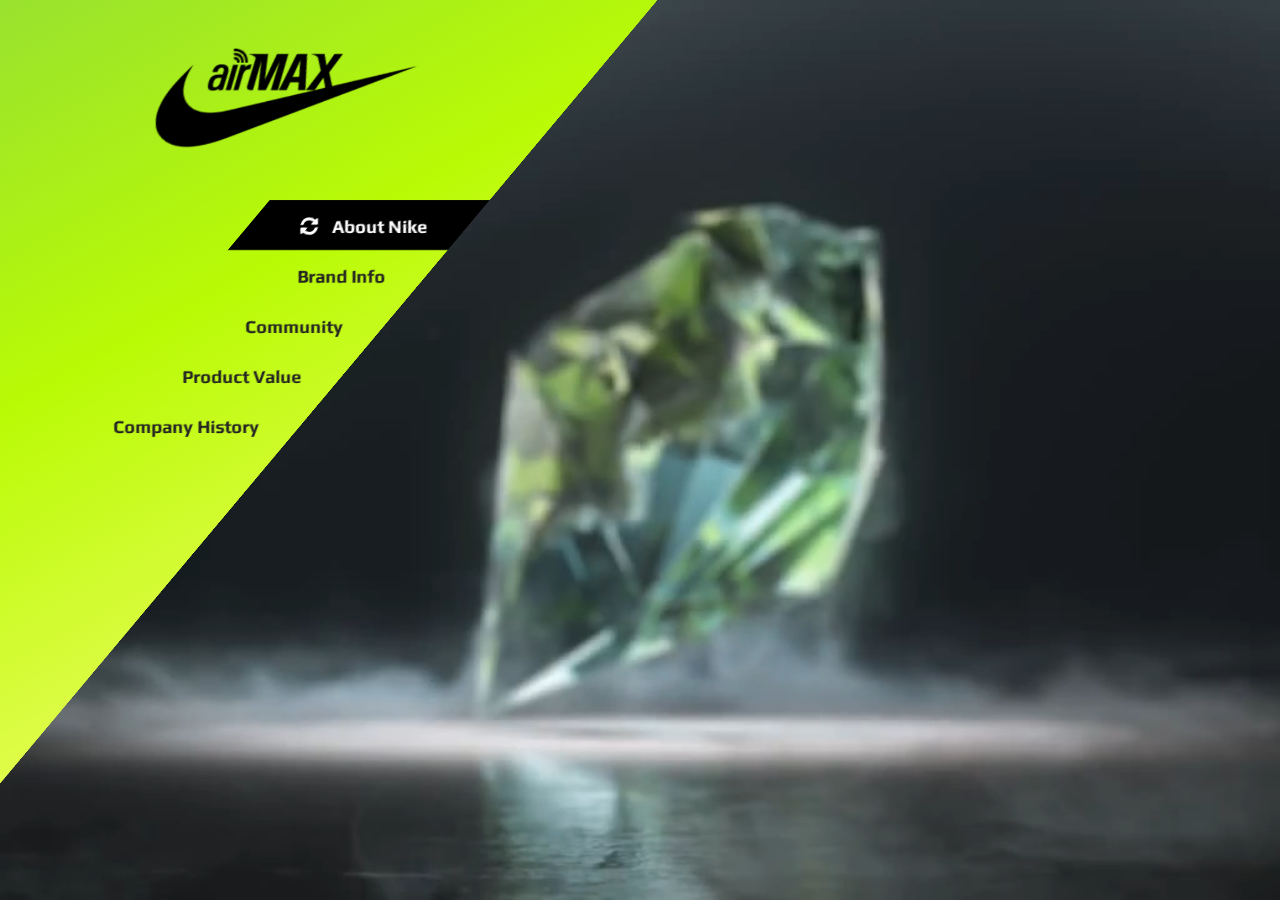
==== index.html @ 37cb8455 "Initial commit" ====
﻿<!DOCTYPE html >
<html lang="ko">
<head>
	<meta charset="UTF-8">
	<meta name="viewport" content="width=device-width, initial-scale=1.0">
	<meta http-equiv="X-UA-Compatible" content="IE=Edge" />	
	<title> NIKE </title>
	<link rel="stylesheet" href="https://use.fontawesome.com/releases/v5.7.0/css/all.css">
	<link rel="stylesheet" href="css/style.css" />	
	<script src="js/prefixfree.min.js"></script>
</head>
<body>

	<figure class="vid">
		<video muted autoplay loop src="img/nike.mp4"></video>
	</figure>

	<header class="header">
		<h1><a href="#"><img src="img/logo2.png" alt=""></a></h1>
		<nav class="nav">
			<ul class="depth1">
				<li><a href="#"><span><i class="fas fa-sync-alt fa-spin"></i> About Nike</span></a>
					<ul class="depth2">
						<li><a href="#"><span>English</span></a></li>
					</ul>
				</li>
				<li><a href="#"><span>Brand Info</span></a>
					<ul class="depth2">
						<li><a href="#"><span>Sub</span></a></li>
						<li><a href="#"><span>Sub</span></a></li>
						<li><a href="#"><span>Sub</span></a></li>
						<li><a href="#"><span>Sub</span></a></li>
					</ul>
				</li>
				<li><a href="#"><span>Community</span></a>
					<ul class="depth2">
						<li><a href="#"><span>Sub</span></a></li>
						<li><a href="#"><span>Sub</span></a></li>
						<li><a href="#"><span>Sub</span></a></li>
					</ul>
				</li>
				<li><a href="#"><span>Product Value</span></a>
					<ul class="depth2">
						<li><a href="#"><span>Sub</span></a></li>
						<li><a href="#"><span>Sub</span></a></li>
					</ul>
				</li>
				<li><a href="#"><span>Company History</span></a>
					<ul class="depth2">
						<li><a href="#"><span>Sub</span></a></li>
					</ul>
				</li>
			</ul>
		</nav>
	</header>

</body>
</html>
---- css/style.css ----
@charset "utf-8";
@import url('https://fonts.googleapis.com/css2?family=Monoton&family=Play:wght@400;700&display=swap');


/*    Reset CSS  */
* { margin:0;  padding:0; }
ol,ul { list-style: none; }
a { text-decoration:none; color:inherit }
img { border:0; vertical-align:middle }

body, html { width:100%; height:100%; position:fixed; background:#111 }
.vid { width:100%; height:100%; position:fixed; 
    top:0; left:0; }
.vid video { min-width:100%; min-height:100%;
    position:absolute; top:50%; left:50%;
    transform:translate(-50%, -50%) }

.header { width:700px; height:100%; 
    position:fixed; left:-420px; 
    background:linear-gradient(-45deg, #e6fc55, #b9fb05, #97e031);
    transform:skew(-40deg) }    
h1 { position:absolute; top:40px; right:150px;
    transform:skew(40deg) }
h1 img { width:280px }    
.nav { position:absolute; top:200px; right:0;
    width:220px; }
.nav .depth1 > li { height:50px; line-height:50px; font:bold 18px/3 'play'; color:#222;text-align:right; position:relative; transition:all 0.3s }
.nav .depth1 > li:hover { 
    color:#fff; background:#000;}
.nav .depth1 > li:first-child { background:#000; color:#fff }  
.nav .depth1 > li > a { display:block; padding-right:40px  }    
.nav .depth1 > li > a > span { 
    transform:skew(40deg); display:inline-block  }  
.nav .depth1 > li > a > span > i { 
    margin-right:10px }
.nav .depth2 { position:absolute;
    top:0; left:0%; width:80%; color:#fff; text-align:center; opacity:0; transition:all 0.5s }
.nav .depth1 > li:first-child .depth2 {left:95%;}    
.nav .depth1 > li:hover .depth2 { 
    opacity:0.8; left:95%;  }    
.nav .depth2 > li { background:#222;
    border-bottom:1px solid #b9fb05;
    margin-bottom:3px; 
    font:bold 16px/2.5 'arial'; }
.nav .depth2 > li:hover { background:#b9fb05; color:#222 } 
.nav .depth1 > li:first-child .depth2 > li:hover {background: #222; color: #fff;}
.nav .depth2 > li > a { display:block }
.nav .depth2 > li > a > span { transform:skew(40deg); display:inline-block }
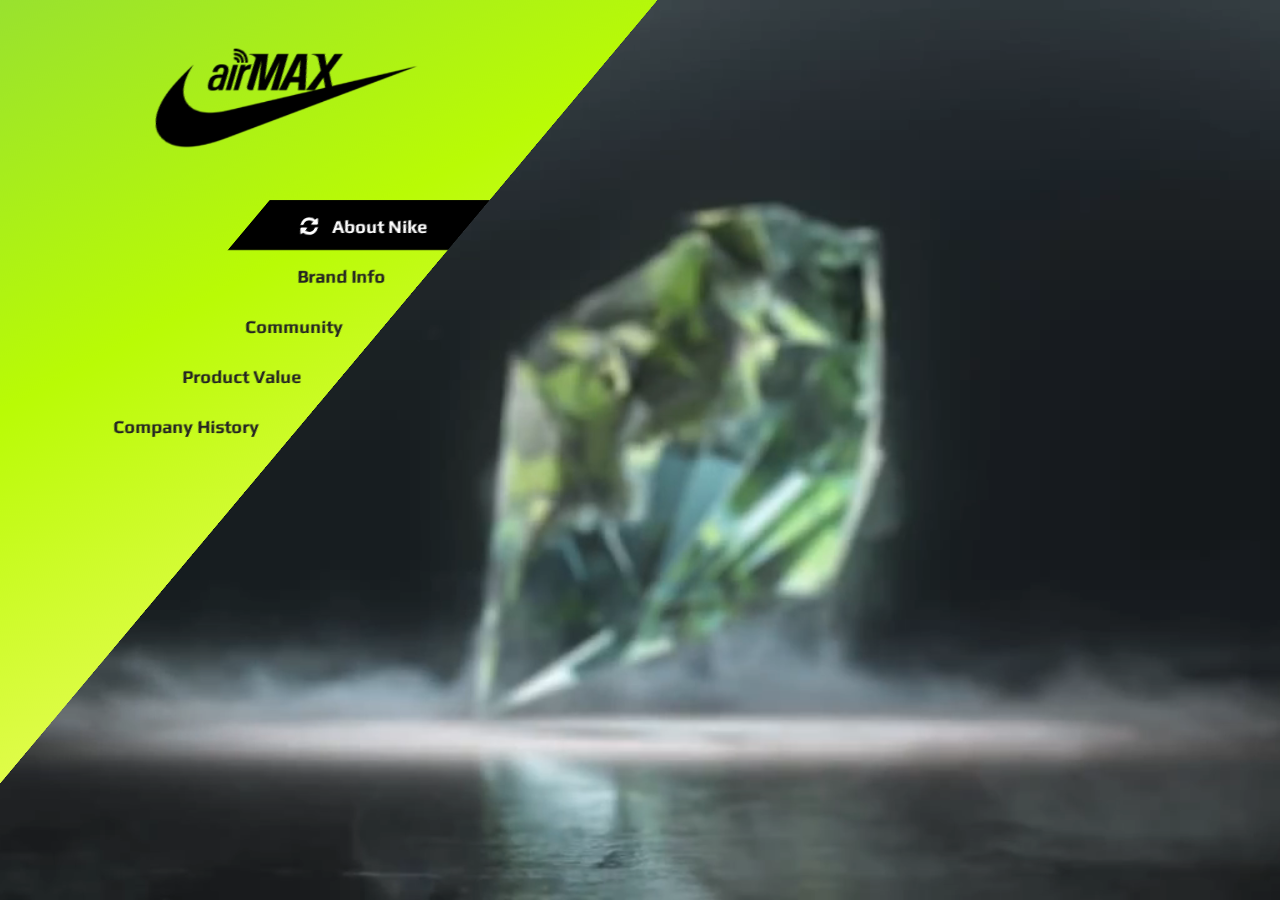
==== commit 82acd7a0: "title 수정" ====
--- a/index.html
+++ b/index.html
@@ -4,7 +4,7 @@
 	<meta charset="UTF-8">
 	<meta name="viewport" content="width=device-width, initial-scale=1.0">
 	<meta http-equiv="X-UA-Compatible" content="IE=Edge" />	
-	<title> NIKE </title>
+	<title> NIKE 0720 </title>
 	<link rel="stylesheet" href="https://use.fontawesome.com/releases/v5.7.0/css/all.css">
 	<link rel="stylesheet" href="css/style.css" />	
 	<script src="js/prefixfree.min.js"></script>
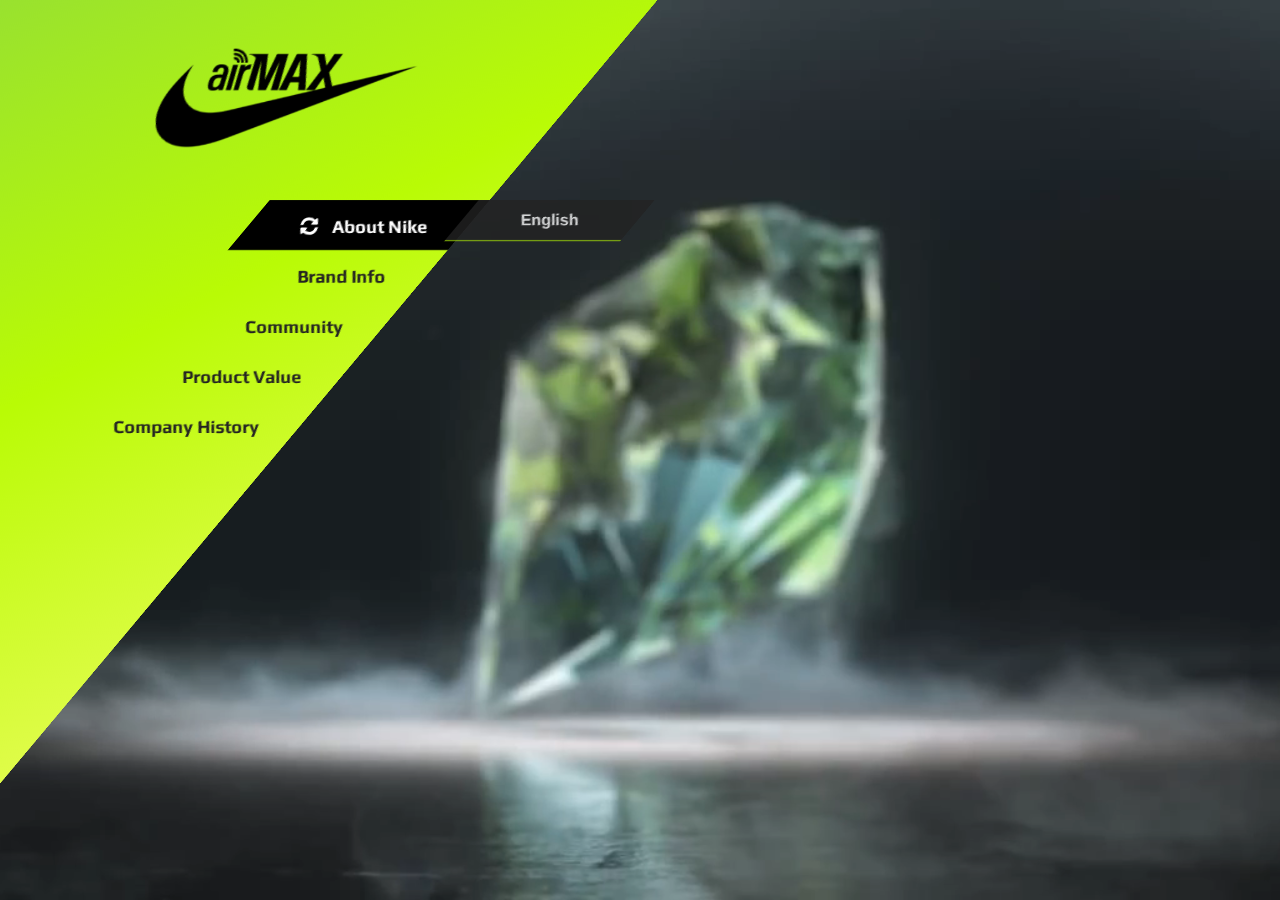
==== commit a11ce1c0: "title수정" ====
--- a/index.html
+++ b/index.html
@@ -4,7 +4,7 @@
 	<meta charset="UTF-8">
 	<meta name="viewport" content="width=device-width, initial-scale=1.0">
 	<meta http-equiv="X-UA-Compatible" content="IE=Edge" />	
-	<title> NIKE 0720 </title>
+	<title> NIKE </title>
 	<link rel="stylesheet" href="https://use.fontawesome.com/releases/v5.7.0/css/all.css">
 	<link rel="stylesheet" href="css/style.css" />	
 	<script src="js/prefixfree.min.js"></script>
--- a/css/style.css
+++ b/css/style.css
@@ -35,7 +35,7 @@
     margin-right:10px }
 .nav .depth2 { position:absolute;
     top:0; left:0%; width:80%; color:#fff; text-align:center; opacity:0; transition:all 0.5s }
-.nav .depth1 > li:first-child .depth2 {left:95%;}    
+.nav .depth1 > li:first-child .depth2 {left:95%; opacity: 0.8;}    
 .nav .depth1 > li:hover .depth2 { 
     opacity:0.8; left:95%;  }    
 .nav .depth2 > li { background:#222;
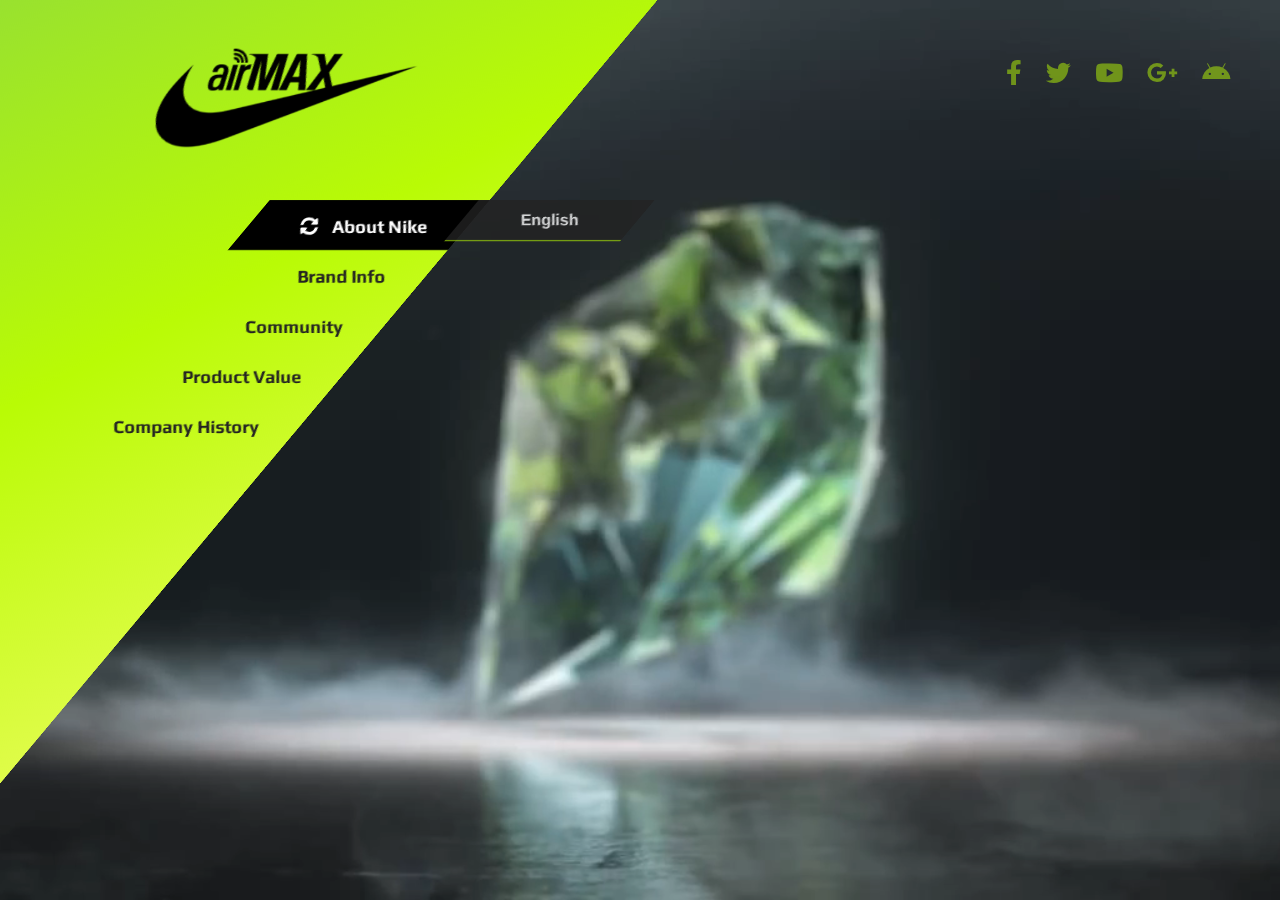
==== commit 6008226c: "sns추가" ====
--- a/index.html
+++ b/index.html
@@ -5,7 +5,8 @@
 	<meta name="viewport" content="width=device-width, initial-scale=1.0">
 	<meta http-equiv="X-UA-Compatible" content="IE=Edge" />	
 	<title> NIKE </title>
-	<link rel="stylesheet" href="https://use.fontawesome.com/releases/v5.7.0/css/all.css">
+	<link rel="stylesheet" href="https://use.fontawesome.com/releases/v5.7.0/css/all.css
+	">
 	<link rel="stylesheet" href="css/style.css" />	
 	<script src="js/prefixfree.min.js"></script>
 </head>
@@ -54,6 +55,29 @@
 		</nav>
 	</header>
 
+	<ul class="sns">
+		<li><a href="#">
+			<i class="fab fa-facebook-f"></i>
+			<span class="blind">페이스북</span>
+		</a></li>
+		<li><a href="#">
+			<i class="fab fa-twitter"></i>
+			<span class="blind">트위터</span>
+		</a></li>
+		<li><a href="#">
+			<i class="fab fa-youtube"></i>
+			<span class="blind">유튜브</span>
+		</a></li>
+		<li><a href="#">
+			<i class="fab fa-google-plus-g"></i>
+			<span class="blind">구글플러스</span>
+		</a></li>
+		<li><a href="#">
+			<i class="fab fa-android"></i>
+			<span class="blind">안드로이드</span>
+		</a></li>
+	</ul>
+
 </body>
 </html>
 
--- a/css/style.css
+++ b/css/style.css
@@ -7,6 +7,7 @@
 ol,ul { list-style: none; }
 a { text-decoration:none; color:inherit }
 img { border:0; vertical-align:middle }
+.blind {width: 0; height: 0; position: absolute; text-indent: -9999px; font-size: 0; overflow: hidden;}
 
 body, html { width:100%; height:100%; position:fixed; background:#111 }
 .vid { width:100%; height:100%; position:fixed; 
@@ -47,14 +48,6 @@
 .nav .depth2 > li > a { display:block }
 .nav .depth2 > li > a > span { transform:skew(40deg); display:inline-block }
 
-
-
-
-
-
-
-
-
-
-
-
+.sns {position: fixed; top: 60px; right: 50px;}
+.sns li {display: inline-block; margin-left: 20px; font-size: 25px; color: #b9fb05; opacity: 0.5; transition: all 0.5s;}
+.sns li:hover {transform: scale(1.4); opacity: 1;}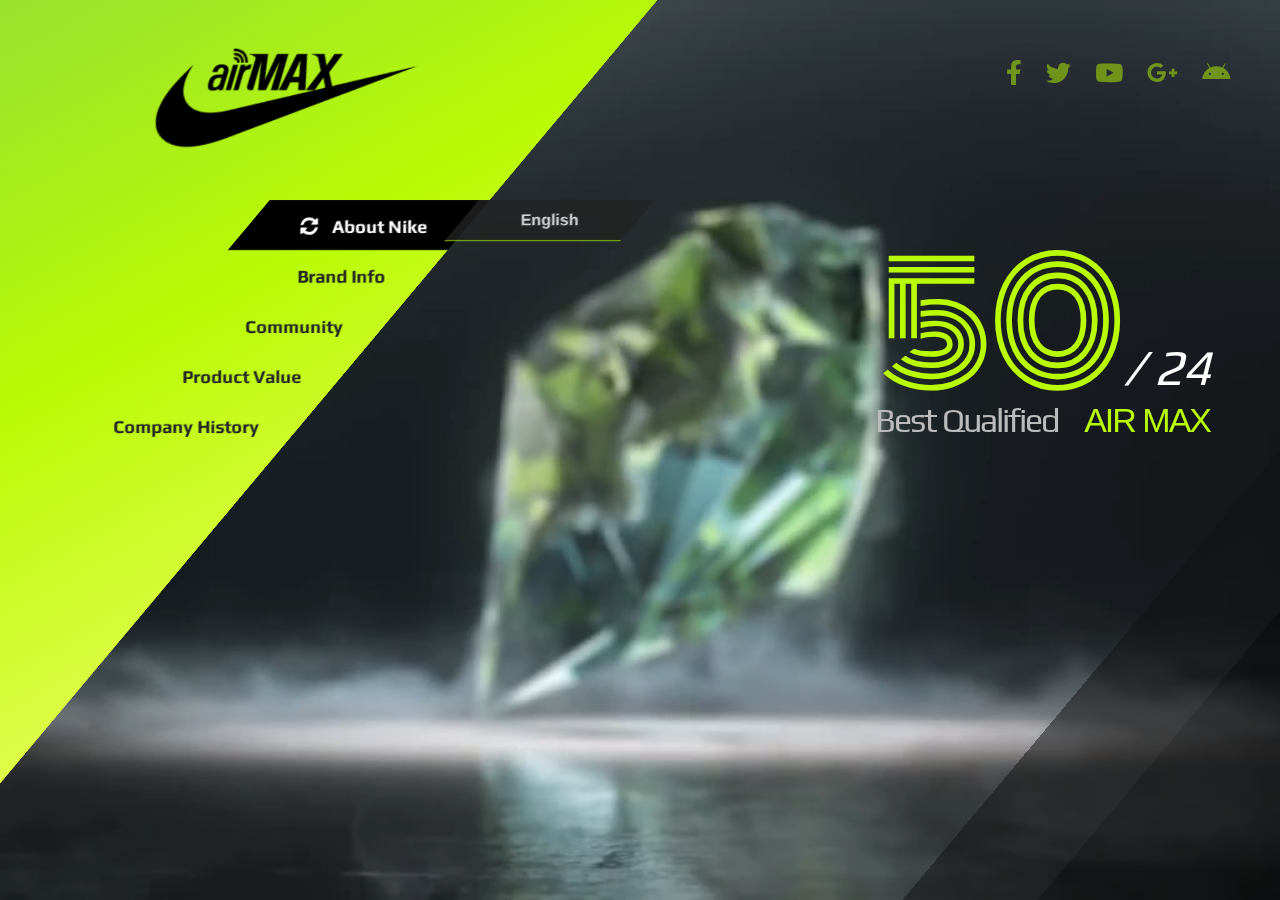
==== commit c2692fc7: "이미지박스완료" ====
--- a/index.html
+++ b/index.html
@@ -78,6 +78,25 @@
 		</a></li>
 	</ul>
 
+	<section class="txtBox">
+		<p class="tit">50<em>/ 24</em></p>
+		<p class="txt">Best Qualified <strong>AIR MAX</strong></p>
+	</section>
+
+	<section class="side">
+		<div class="con">
+			<p><em>Event &amp; Community</em><a href="#"><img src="img/pic1.png" alt=""></a></p>
+			<p><em>News &amp; Notice</em><a href="#"><img src="img/pic2.png" alt=""></a></p>
+			<p><em>Product Review</em><a href="#"><img src="img/pic3.png" alt=""></a></p>
+		</div>
+		<div class="btnContents">
+			<i class="fas fa-angle-double-left"></i>
+			<i class="fas fa-angle-double-left"></i>
+			<i class="fas fa-angle-double-left"></i>
+		</div>
+	</section>
+	
+
 </body>
 </html>
 
--- a/css/style.css
+++ b/css/style.css
@@ -50,4 +50,23 @@
 
 .sns {position: fixed; top: 60px; right: 50px;}
 .sns li {display: inline-block; margin-left: 20px; font-size: 25px; color: #b9fb05; opacity: 0.5; transition: all 0.5s;}
-.sns li:hover {transform: scale(1.4); opacity: 1;}+.sns li:hover {transform: scale(1.4); opacity: 1;}
+
+.txtBox {position: fixed; top: 200px; right: 70px; width: 500px; height: 240px;}
+.tit {font-size: 160px; font-family: 'Monoton', cursive; color: #b9fb05; position: absolute; top: 0px; right: 0px; letter-spacing: -1px;}
+.tit em {font-size: 50px; font-family: 'play', sans-serif; color: #fff;}
+.txt {position: absolute; bottom: 0; right: 0; font: 34px 'play', sans-serif; color: #bbb; letter-spacing: -2px;}
+.txt strong {font: 34px arial; color: #b9fb05; margin-left: 20px;}
+
+.side {position: fixed; top: 0; right: -800px; width: 800px; height: 100%; background: #111; opacity: 0.5; transform: skew(-40deg); transition: all 0.5s;}
+.side:hover {right: -500px; opacity: 0.8;}
+.side .con {width: 400px; height: 100%; position: absolute; left: 135px; background: #000; transition: all 1s;}
+.side:hover .con {left: 50px;}
+.side .con img {opacity: 0.3;}
+.side .con img:hover {opacity: 1;}
+.side .con > p {position: absolute; left: 250px;}
+.side:hover .con > p {left: 50px;}
+.side .con > p:nth-child(1) {bottom: 270px; transition: all 0.4s;}
+.side .con > p:nth-child(2) {bottom: 160px; transition: all 0.8s;}
+.side .con > p:nth-child(3) {bottom: 50px; transition: all 1.2s;}
+.side .con > p > em {font: bold normal 16px/1.7 arial; color: #a0bd50; display: inline-block; transform: skew(40deg);}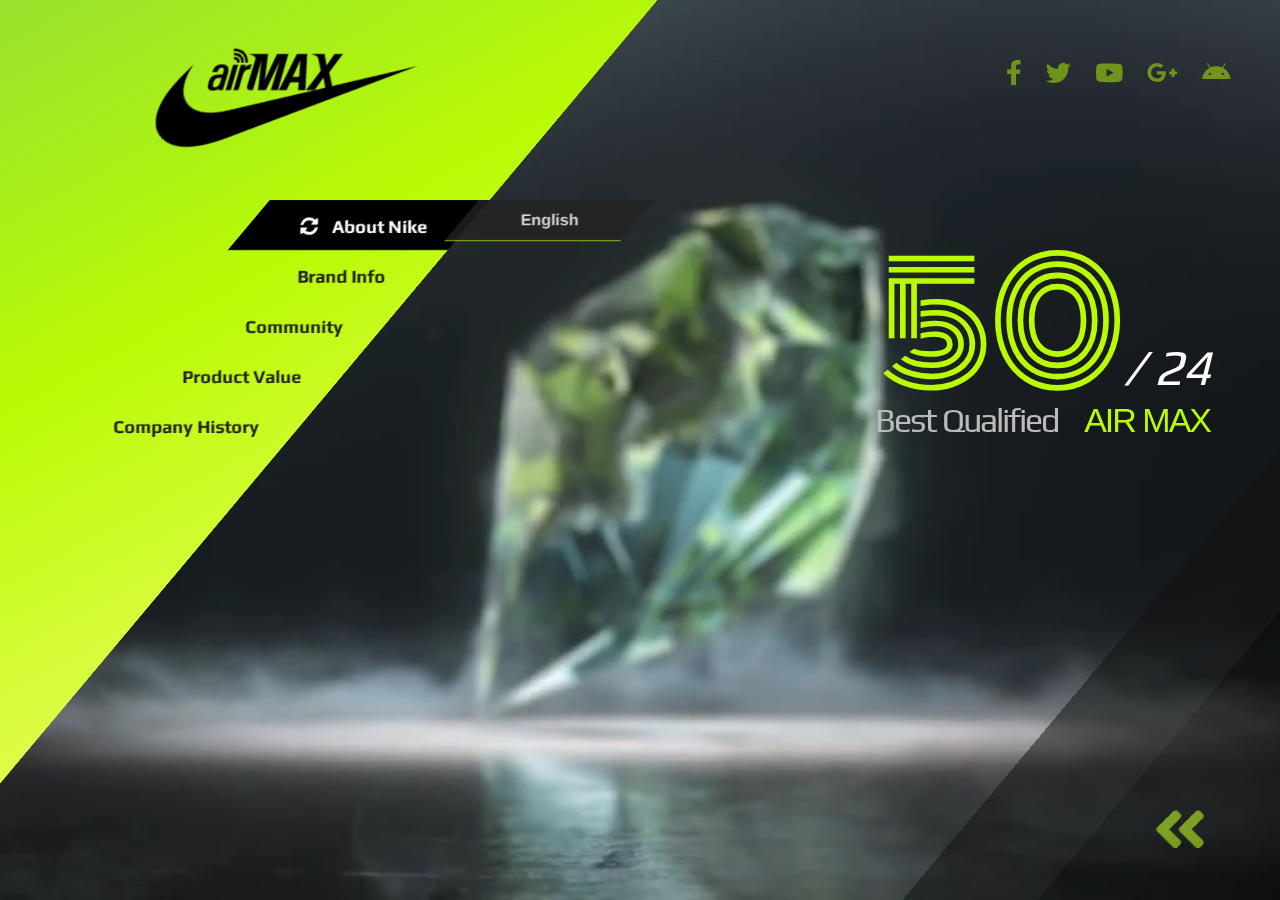
==== commit 39ec5c3d: "자막추가" ====
--- a/index.html
+++ b/index.html
@@ -13,7 +13,9 @@
 <body>
 
 	<figure class="vid">
-		<video muted autoplay loop src="img/nike.mp4"></video>
+		<video muted autoplay loop src="img/nike.mp4">
+			<track src="img/nike.vtt" kind="subtitles" srclang="kr" label="기본한국어" default>
+		</video>
 	</figure>
 
 	<header class="header">
--- a/css/style.css
+++ b/css/style.css
@@ -60,7 +60,7 @@
 
 .side {position: fixed; top: 0; right: -800px; width: 800px; height: 100%; background: #111; opacity: 0.5; transform: skew(-40deg); transition: all 0.5s;}
 .side:hover {right: -500px; opacity: 0.8;}
-.side .con {width: 400px; height: 100%; position: absolute; left: 135px; background: #000; transition: all 1s;}
+.side .con {width: 800px; height: 100%; position: absolute; left: 135px; background: #000; transition: all 1s;}
 .side:hover .con {left: 50px;}
 .side .con img {opacity: 0.3;}
 .side .con img:hover {opacity: 1;}
@@ -69,4 +69,18 @@
 .side .con > p:nth-child(1) {bottom: 270px; transition: all 0.4s;}
 .side .con > p:nth-child(2) {bottom: 160px; transition: all 0.8s;}
 .side .con > p:nth-child(3) {bottom: 50px; transition: all 1.2s;}
-.side .con > p > em {font: bold normal 16px/1.7 arial; color: #a0bd50; display: inline-block; transform: skew(40deg);}+.side .con > p > em {font: bold normal 16px/1.7 arial; color: #a0bd50; display: inline-block; transform: skew(40deg);}
+
+.side .btnContents {position: absolute; width: 150px; height: 50px; bottom: 40px; left: 100px; color: #b9fb05; transform: skew(40deg); font-size: 60px;}
+.side .btnContents i {position: absolute; bottom: 0; right: 0;
+animation: arrowAni 1.5s infinite linear;
+}
+.side:hover .btnContents {left: 700px;}
+.side .btnContents i:nth-child(1) {animation-delay: 0s;}
+.side .btnContents i:nth-child(2) {animation-delay: 0.5s;}
+.side .btnContents i:nth-child(3) {animation-delay: 1s;}
+
+@keyframes arrowAni {
+    0% {}
+    100% {transform: translate(-100px) scale(1.5); opacity: 0;}
+}